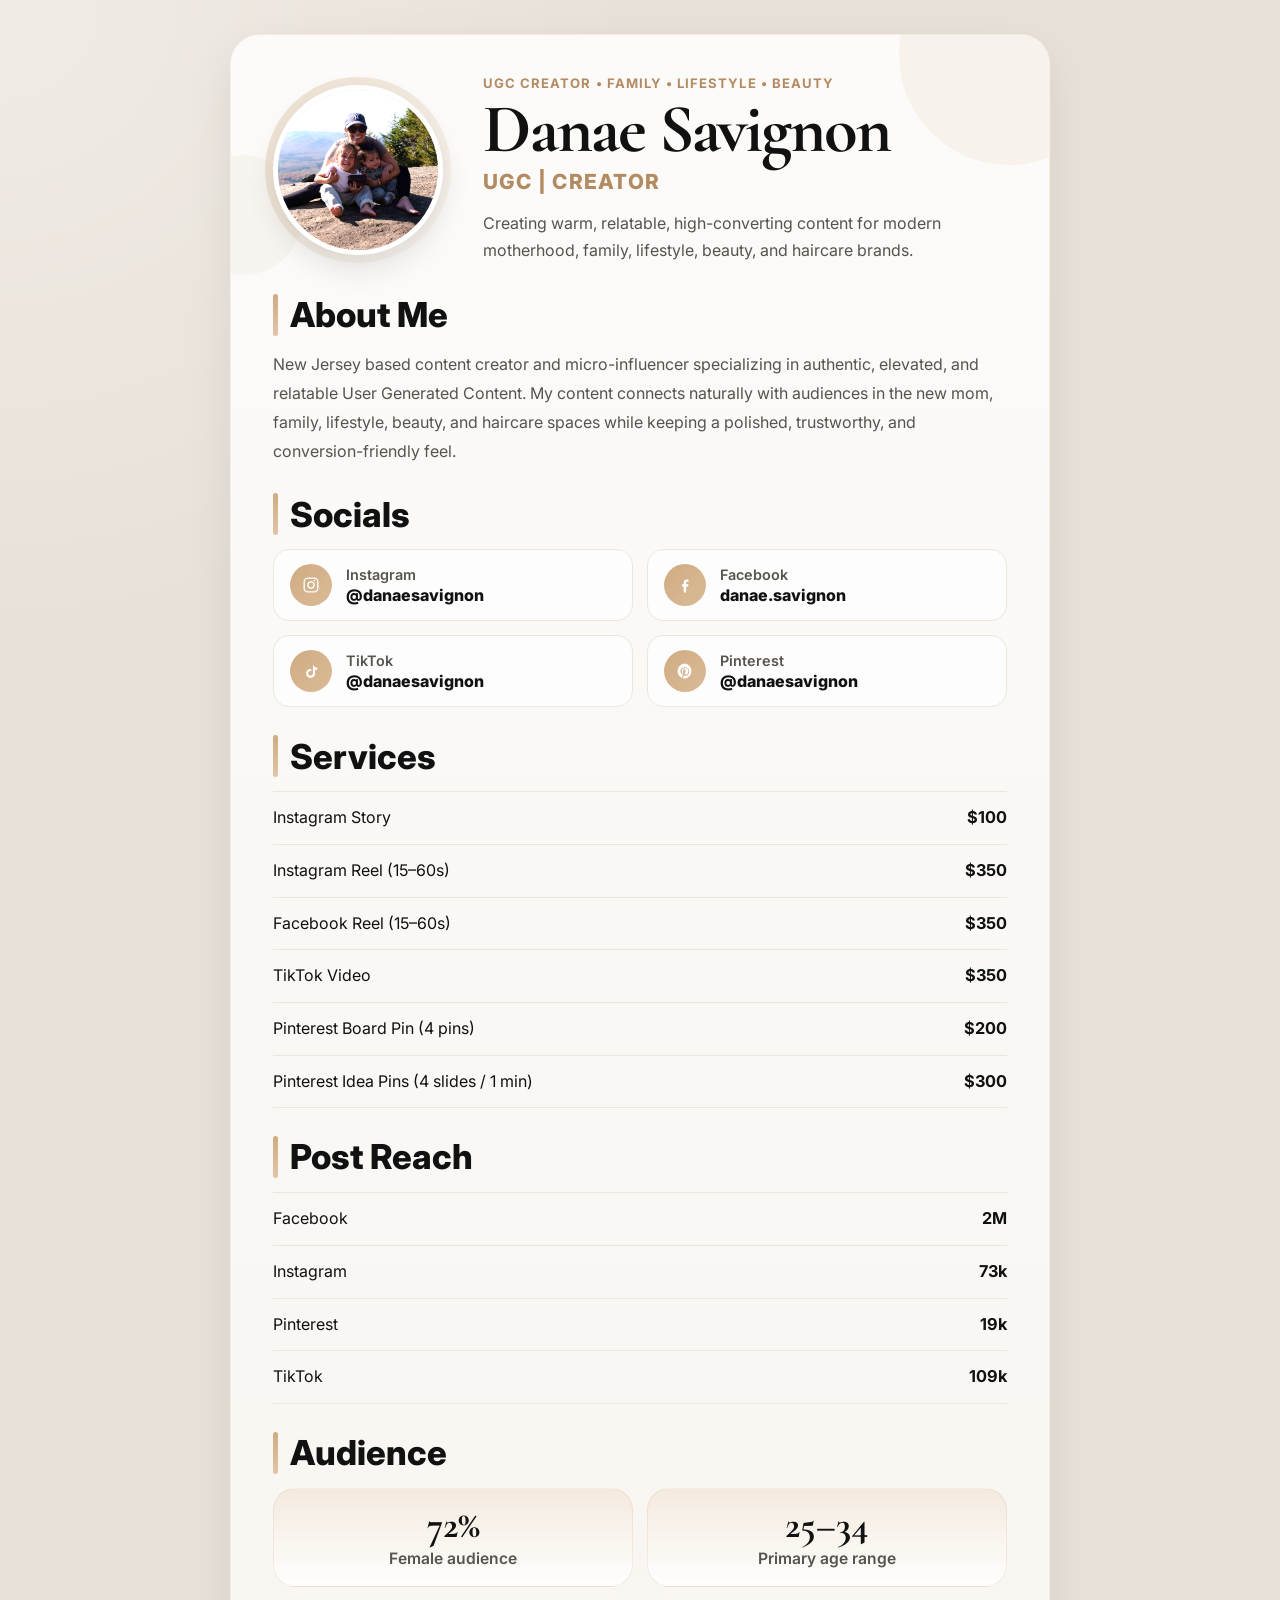
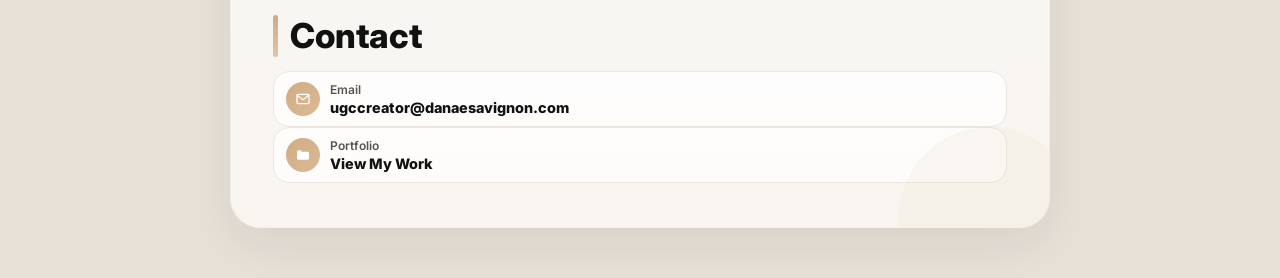
==== index.html @ 861cc559 "Add files via upload" ====
<!DOCTYPE html>
<html lang="en">
<head>
  <meta charset="UTF-8" />
  <meta name="viewport" content="width=device-width, initial-scale=1.0" />
  <title>Danae Savignon | Media Kit</title>

  <link rel="preconnect" href="https://fonts.googleapis.com">
  <link rel="preconnect" href="https://fonts.gstatic.com" crossorigin>
  <link
    href="https://fonts.googleapis.com/css2?family=Inter:wght@400;500;600;700;800&family=Cormorant+Garamond:wght@600;700&display=swap"
    rel="stylesheet"
  />
  <link
  href="https://cdnjs.cloudflare.com/ajax/libs/font-awesome/6.5.2/css/all.min.css"
  rel="stylesheet"
  />

  <link rel="stylesheet" href="style.css" />
</head>
<body>
  <main class="page">
    <section class="media-card">

      <div class="decor decor-top-right"></div>
      <div class="decor decor-top-left"></div>
      <div class="decor decor-bottom"></div>

      <header class="hero">


        <div class="hero-main">
          <div class="hero-photo-wrap">
            <div class="photo-ring"></div>
            <img src="./images/UGC - Creator.png" alt="Danae Savignon" class="hero-photo" />
          </div>

          <div class="hero-copy">
            <p class="eyebrow">UGC Creator • Family • Lifestyle • Beauty</p>
            <h1>Danae Savignon</h1>
            <p class="subtitle">UGC | CREATOR</p>
            <p class="hero-description">
              Creating warm, relatable, high-converting content for modern
              motherhood, family, lifestyle, beauty, and haircare brands.
            </p>
          </div>
        </div>
      </header>

      <section class="section">
        <div class="section-heading">
          <span class="section-line"></span>
          <h2>About Me</h2>
        </div>
        <p class="section-text">
          New Jersey based content creator and micro-influencer specializing in
          authentic, elevated, and relatable User Generated Content. My content
          connects naturally with audiences in the new mom, family, lifestyle,
          beauty, and haircare spaces while keeping a polished, trustworthy, and
          conversion-friendly feel.
        </p>
      </section>

<section class="section">
  <div class="section-heading">
    <span class="section-line"></span>
    <h2>Socials</h2>
  </div>

  <div class="social-grid">

    <!-- Instagram -->
    <a href="https://instagram.com/danaesavignon" target="_blank" class="mini-card">
      <div class="mini-icon">
        <svg viewBox="0 0 24 24" class="social-svg">
          <path d="M7.75 2h8.5A5.75 5.75 0 0 1 22 7.75v8.5A5.75 5.75 0 0 1 16.25 22h-8.5A5.75 5.75 0 0 1 2 16.25v-8.5A5.75 5.75 0 0 1 7.75 2Zm0 1.8A3.95 3.95 0 0 0 3.8 7.75v8.5a3.95 3.95 0 0 0 3.95 3.95h8.5a3.95 3.95 0 0 0 3.95-3.95v-8.5a3.95 3.95 0 0 0-3.95-3.95Zm8.9 1.35a1.1 1.1 0 1 1 0 2.2 1.1 1.1 0 0 1 0-2.2ZM12 7a5 5 0 1 1 0 10 5 5 0 0 1 0-10Zm0 1.8A3.2 3.2 0 1 0 12 15.2 3.2 3.2 0 0 0 12 8.8Z"/>
        </svg>
      </div>
      <div>
        <p class="mini-label">Instagram</p>
        <p class="mini-value">@danaesavignon</p>
      </div>
    </a>

    <!-- Facebook -->
    <a href="https://facebook.com/danae.savignon" target="_blank" class="mini-card">
      <div class="mini-icon">
        <svg viewBox="0 0 24 24" class="social-svg">
          <path d="M13.5 22v-8h2.7l.4-3h-3.1V9.1c0-.9.2-1.5 1.5-1.5h1.7V4.9c-.3 0-1.3-.1-2.4-.1-2.4 0-4 1.4-4 4.1V11H8v3h2.3v8Z"/>
        </svg>
      </div>
      <div>
        <p class="mini-label">Facebook</p>
        <p class="mini-value">danae.savignon</p>
      </div>
    </a>

    <!-- TikTok -->
    <a href="https://tiktok.com/@danaesavignon" target="_blank" class="mini-card">
      <div class="mini-icon">
        <svg viewBox="0 0 24 24" class="social-svg">
          <path d="M14.8 3c.2 1.6 1.1 3 2.5 3.8 1 .6 2 .9 3.1.9v2.8a8 8 0 0 1-3-.6v5.3a6 6 0 1 1-6-6c.3 0 .6 0 .9.1V12a3.3 3.3 0 0 0-.9-.1 3.2 3.2 0 1 0 3.2 3.2V3Z"/>
        </svg>
      </div>
      <div>
        <p class="mini-label">TikTok</p>
        <p class="mini-value">@danaesavignon</p>
      </div>
    </a>

    <!-- Pinterest -->
    <a href="https://pinterest.com/danaesavignon" target="_blank" class="mini-card">
      <div class="mini-icon">
        <svg viewBox="0 0 24 24" class="social-svg">
          <path d="M12 2a10 10 0 0 0-3.6 19.3c0-.8 0-2 .3-2.9l1-4.2s-.3-.7-.3-1.7c0-1.6.9-2.7 2-2.7.9 0 1.4.7 1.4 1.5 0 .9-.6 2.3-.9 3.6-.3 1 .5 1.8 1.5 1.8 1.8 0 3.1-1.9 3.1-4.6 0-2.4-1.7-4.1-4.2-4.1-2.9 0-4.6 2.1-4.6 4.4 0 .9.3 1.8.8 2.3.1.1.1.2.1.4l-.3 1c0 .2-.2.3-.4.2-1.3-.5-2.1-2.2-2.1-3.6 0-2.9 2.1-5.6 6.2-5.6 3.2 0 5.8 2.3 5.8 5.4 0 3.2-2 5.8-4.9 5.8-1 0-1.9-.5-2.2-1.1l-.6 2.2c-.2.8-.7 1.9-1 2.6A10 10 0 1 0 12 2Z"/>
        </svg>
      </div>
      <div>
        <p class="mini-label">Pinterest</p>
        <p class="mini-value">@danaesavignon</p>
      </div>
    </a>

  </div>
</section>

      <section class="section">
        <div class="section-heading">
          <span class="section-line"></span>
          <h2>Services</h2>
        </div>

        <div class="pricing-list">
          <div class="pricing-row">
            <span>Instagram Story</span>
            <strong>$100</strong>
          </div>
          <div class="pricing-row">
            <span>Instagram Reel (15–60s)</span>
            <strong>$350</strong>
          </div>
          <div class="pricing-row">
            <span>Facebook Reel (15–60s)</span>
            <strong>$350</strong>
          </div>
          <div class="pricing-row">
            <span>TikTok Video</span>
            <strong>$350</strong>
          </div>
          <div class="pricing-row">
            <span>Pinterest Board Pin (4 pins)</span>
            <strong>$200</strong>
          </div>
          <div class="pricing-row">
            <span>Pinterest Idea Pins (4 slides / 1 min)</span>
            <strong>$300</strong>
          </div>
        </div>
      </section>

      <section class="section">
        <div class="section-heading">
          <span class="section-line"></span>
          <h2>Post Reach</h2>
        </div>

        <div class="pricing-list">
          <div class="pricing-row">
            <span>Facebook</span>
            <strong>2M</strong>
          </div>
          <div class="pricing-row">
            <span>Instagram</span>
            <strong>73k</strong>
          </div>
          <div class="pricing-row">
            <span>Pinterest</span>
            <strong>19k</strong>
          </div>
          <div class="pricing-row">
            <span>TikTok</span>
            <strong>109k</strong>
          </div>
        </div>
      </section>

      <section class="section">
        <div class="section-heading">
          <span class="section-line"></span>
          <h2>Audience</h2>
        </div>

        <div class="stats-grid">
          <div class="stat-card">
            <p class="stat-number">72%</p>
            <p class="stat-text">Female audience</p>
          </div>
          <div class="stat-card">
            <p class="stat-number">25–34</p>
            <p class="stat-text">Primary age range</p>
          </div>
        </div>
      </section>

  <section class="section" id="contact">
  <div class="section-heading">
    <span class="section-line"></span>
    <h2>Contact</h2>
  </div>

  <div class="contact-grid">

    <!-- Email -->
    <a href="mailto:ugccreator@danaesavignon.com" class="mini-card mini-card-sm">
      <div class="mini-icon mini-icon-sm">
        <svg viewBox="0 0 24 24" class="social-svg">
          <path d="M2 6.5A2.5 2.5 0 0 1 4.5 4h15A2.5 2.5 0 0 1 22 6.5v11A2.5 2.5 0 0 1 19.5 20h-15A2.5 2.5 0 0 1 2 17.5v-11Zm2.2-.5 7.8 6 7.8-6H4.2Zm15.6 2.1-6.9 5.3a1.5 1.5 0 0 1-1.8 0L4.2 8.1V17.5c0 .3.2.5.5.5h15c.3 0 .5-.2.5-.5V8.1Z"/>
        </svg>
      </div>
      <div>
        <p class="mini-label">Email</p>
        <p class="mini-value">ugccreator@danaesavignon.com</p>
      </div>
    </a>

    <!-- Portfolio -->
    <a href="https://danaesavignon.com/ugc-creator" target="_blank" class="mini-card mini-card-sm">
      <div class="mini-icon mini-icon-sm">
        <svg viewBox="0 0 24 24" class="social-svg">
          <path d="M3 7a2 2 0 0 1 2-2h3.5l1.5 2H19a2 2 0 0 1 2 2v1H3V7Zm0 3h18v7a2 2 0 0 1-2 2H5a2 2 0 0 1-2-2v-7Z"/>
        </svg>
      </div>
      <div>
        <p class="mini-label">Portfolio</p>
        <p class="mini-value">View My Work</p>
      </div>
    </a>

  </div>
</section>
  </main>
</body>
</html>
---- style.css ----
:root {
  --bg: #e8e1d8;
  --card: #fcfbf9;
  --text: #111111;
  --muted: #57534e;
  --accent: #cfab82;
  --accent-dark: #b28b62;
  --accent-soft: #f2e6d8;
  --line: #ece6de;
  --shadow: 0 18px 50px rgba(31, 20, 10, 0.08);
  --radius-xl: 30px;
  --radius-lg: 22px;
  --radius-md: 16px;
  --max-width: 820px;
}

* {
  box-sizing: border-box;
}

html,
body {
  margin: 0;
  padding: 0;
}

body {
  background:
    radial-gradient(circle at top left, rgba(255,255,255,0.35), transparent 28%),
    var(--bg);
  color: var(--text);
  font-family: "Inter", sans-serif;
}

img {
  display: block;
  max-width: 100%;
}

.page {
  min-height: 100vh;
  padding: 22px 16px 40px;
}

.media-card {
  width: min(100%, var(--max-width));
  margin: 0 auto;
  background: linear-gradient(180deg, #fcfbf9 0%, #f8f5f1 100%);
  border-radius: var(--radius-xl);
  padding: 28px 20px 34px;
  position: relative;
  overflow: hidden;
  box-shadow: var(--shadow);
  border: 1px solid rgba(207, 171, 130, 0.14);
}

/* decor */
.decor {
  position: absolute;
  border-radius: 50%;
  pointer-events: none;
}

.decor-top-right {
  width: 220px;
  height: 220px;
  background: rgba(207, 171, 130, 0.11);
  top: -90px;
  right: -70px;
}

.decor-top-left {
  width: 120px;
  height: 120px;
  background: rgba(207, 171, 130, 0.08);
  top: 120px;
  left: -48px;
}

.decor-bottom {
  width: 180px;
  height: 180px;
  background: rgba(207, 171, 130, 0.08);
  bottom: -80px;
  right: -30px;
}

/* hero */
.hero {
  position: relative;
  margin-bottom: 30px;
}

.hero-top {
  display: flex;
  align-items: center;
  justify-content: space-between;
  gap: 12px;
  margin-bottom: 22px;
}

.logo {
  width: 110px;
  height: auto;
  object-fit: contain;
}

.badge {
  display: inline-flex;
  align-items: center;
  justify-content: center;
  padding: 9px 14px;
  border-radius: 999px;
  background: var(--accent-soft);
  color: #6d5237;
  font-size: 0.85rem;
  font-weight: 700;
  letter-spacing: 0.02em;
  border: 1px solid rgba(207, 171, 130, 0.35);
}

.hero-main {
  display: grid;
  grid-template-columns: 1fr;
  gap: 20px;
  align-items: center;
}

.hero-photo-wrap {
  position: relative;
  width: 145px;
  height: 145px;
  margin: 0 auto;
}

.photo-ring {
  position: absolute;
  inset: -8px;
  border-radius: 50%;
  background: linear-gradient(135deg, rgba(207, 171, 130, 0.35), rgba(207, 171, 130, 0.05));
}

.hero-photo {
  position: relative;
  width: 145px;
  height: 145px;
  object-fit: cover;
  border-radius: 50%;
  border: 5px solid #ffffff;
  box-shadow: 0 14px 30px rgba(0, 0, 0, 0.1);
  background: #eee;
}

.hero-copy {
  text-align: center;
}

.eyebrow {
  margin: 0 0 8px;
  color: var(--accent-dark);
  font-size: 0.82rem;
  font-weight: 700;
  letter-spacing: 0.08em;
  text-transform: uppercase;
}

.hero-copy h1 {
  margin: 0;
  font-family: "Cormorant Garamond", serif;
  font-size: clamp(2.8rem, 8vw, 4.3rem);
  line-height: 0.9;
  font-weight: 700;
  letter-spacing: -0.03em;
}

.subtitle {
  margin: 8px 0 0;
  color: var(--accent-dark);
  font-size: clamp(1rem, 3vw, 1.3rem);
  font-weight: 800;
  letter-spacing: 0.06em;
}

.hero-description {
  max-width: 560px;
  margin: 16px auto 0;
  color: var(--muted);
  font-size: 1rem;
  line-height: 1.7;
}

/* sections */
.section {
  margin-top: 28px;
}

.section-heading {
  display: flex;
  align-items: center;
  gap: 12px;
  margin-bottom: 14px;
}

.section-line {
  width: 5px;
  height: 42px;
  border-radius: 999px;
  background: linear-gradient(180deg, var(--accent) 0%, #e1c5a6 100%);
  flex-shrink: 0;
}

.section h2 {
  margin: 0;
  font-size: clamp(1.5rem, 4vw, 2.15rem);
  line-height: 1.1;
  font-weight: 800;
}

.section-text {
  margin: 0;
  color: var(--muted);
  font-size: 1rem;
  line-height: 1.8;
}

/* SOCIAL GRID */
.social-grid {
  display: grid;
  grid-template-columns: 1fr;
  gap: 14px;
}

/* SOCIAL CARD */
.mini-card {
  display: flex;
  align-items: center;
  gap: 14px;
  padding: 14px 16px;
  border: 1px solid var(--line);
  border-radius: var(--radius-md);
  background: rgba(255, 255, 255, 0.75);
  text-decoration: none;
  color: inherit;
  transition: all 0.25s ease;
}

/* HOVER EFFECT (luxury feel) */
.mini-card:hover {
  transform: translateY(-3px);
  box-shadow: 0 12px 28px rgba(0, 0, 0, 0.08);
  border-color: rgba(207, 171, 130, 0.4);
}

/* ICON CIRCLE */
.mini-icon {
  width: 42px;
  height: 42px;
  border-radius: 50%;
  background: linear-gradient(135deg, var(--accent) 0%, #dabb97 100%);
  color: #fff;
  display: grid;
  place-items: center;
  flex-shrink: 0;
}

/* SVG ICON */
.social-svg {
  width: 18px;
  height: 18px;
  fill: currentColor;
}

/* TEXT */
.mini-label {
  margin: 0 0 2px;
  font-size: 0.9rem;
  color: var(--muted);
  font-weight: 600;
}

.mini-value {
  margin: 0;
  font-size: 1rem;
  font-weight: 800;
  color: var(--text);
}



/* pricing / reach */
.pricing-list {
  border-top: 1px solid var(--line);
}

.pricing-row {
  display: flex;
  justify-content: space-between;
  align-items: flex-start;
  gap: 12px;
  padding: 14px 0;
  border-bottom: 1px solid var(--line);
  font-size: 1rem;
  line-height: 1.45;
}

.pricing-row strong {
  white-space: nowrap;
  font-size: 1.02rem;
}

/* audience */
.stats-grid {
  display: grid;
  grid-template-columns: 1fr;
  gap: 14px;
}

.stat-card {
  padding: 18px 16px;
  border-radius: var(--radius-lg);
  background: linear-gradient(180deg, rgba(242, 230, 216, 0.8) 0%, rgba(255,255,255,0.88) 100%);
  border: 1px solid rgba(207, 171, 130, 0.2);
  text-align: center;
}

.stat-number {
  margin: 0 0 6px;
  font-family: "Cormorant Garamond", serif;
  font-size: 2.4rem;
  line-height: 0.95;
  font-weight: 700;
}

.stat-text {
  margin: 0;
  color: var(--muted);
  font-size: 0.98rem;
  font-weight: 600;
}

/* contact */
.contact-card {
  padding: 18px 16px;
  border-radius: var(--radius-lg);
  background: #fff;
  border: 1px solid var(--line);
}

.contact-card p {
  margin: 0;
  color: var(--text);
  font-size: 1rem;
  line-height: 1.7;
}

.contact-card p + p {
  margin-top: 8px;
}

.contact-card span {
  color: var(--accent-dark);
  font-weight: 800;
  margin-right: 8px;
}

/* desktop */
@media (min-width: 700px) {
  .page {
    padding: 34px 18px 50px;
  }

  .media-card {
    padding: 40px 42px 44px;
  }

  .hero-main {
    grid-template-columns: 180px 1fr;
    gap: 30px;
    text-align: left;
  }

  .hero-photo-wrap {
    width: 170px;
    height: 170px;
    margin: 0;
  }

  .hero-photo {
    width: 170px;
    height: 170px;
  }

  .hero-copy {
    text-align: left;
  }

  .hero-description {
    margin-left: 0;
    margin-right: 0;
  }


  .social-grid {
    grid-template-columns: 1fr 1fr;
  }

  .stats-grid {
    grid-template-columns: 1fr 1fr;
  }

  .logo {
    width: 124px;
  }

  /* smaller card */
.mini-card-sm {
  padding: 10px 12px;
  gap: 10px;
}

/* smaller icon */
.mini-icon-sm {
  width: 34px;
  height: 34px;
}

/* smaller svg */
.mini-icon-sm .social-svg {
  width: 16px;
  height: 16px;
}

/* tighter text */
.mini-card-sm .mini-label {
  font-size: 0.75rem;
}

.mini-card-sm .mini-value {
  font-size: 0.9rem;
}

/* tighter grid spacing */
.contact-grid {
  gap: 10px;
}
}
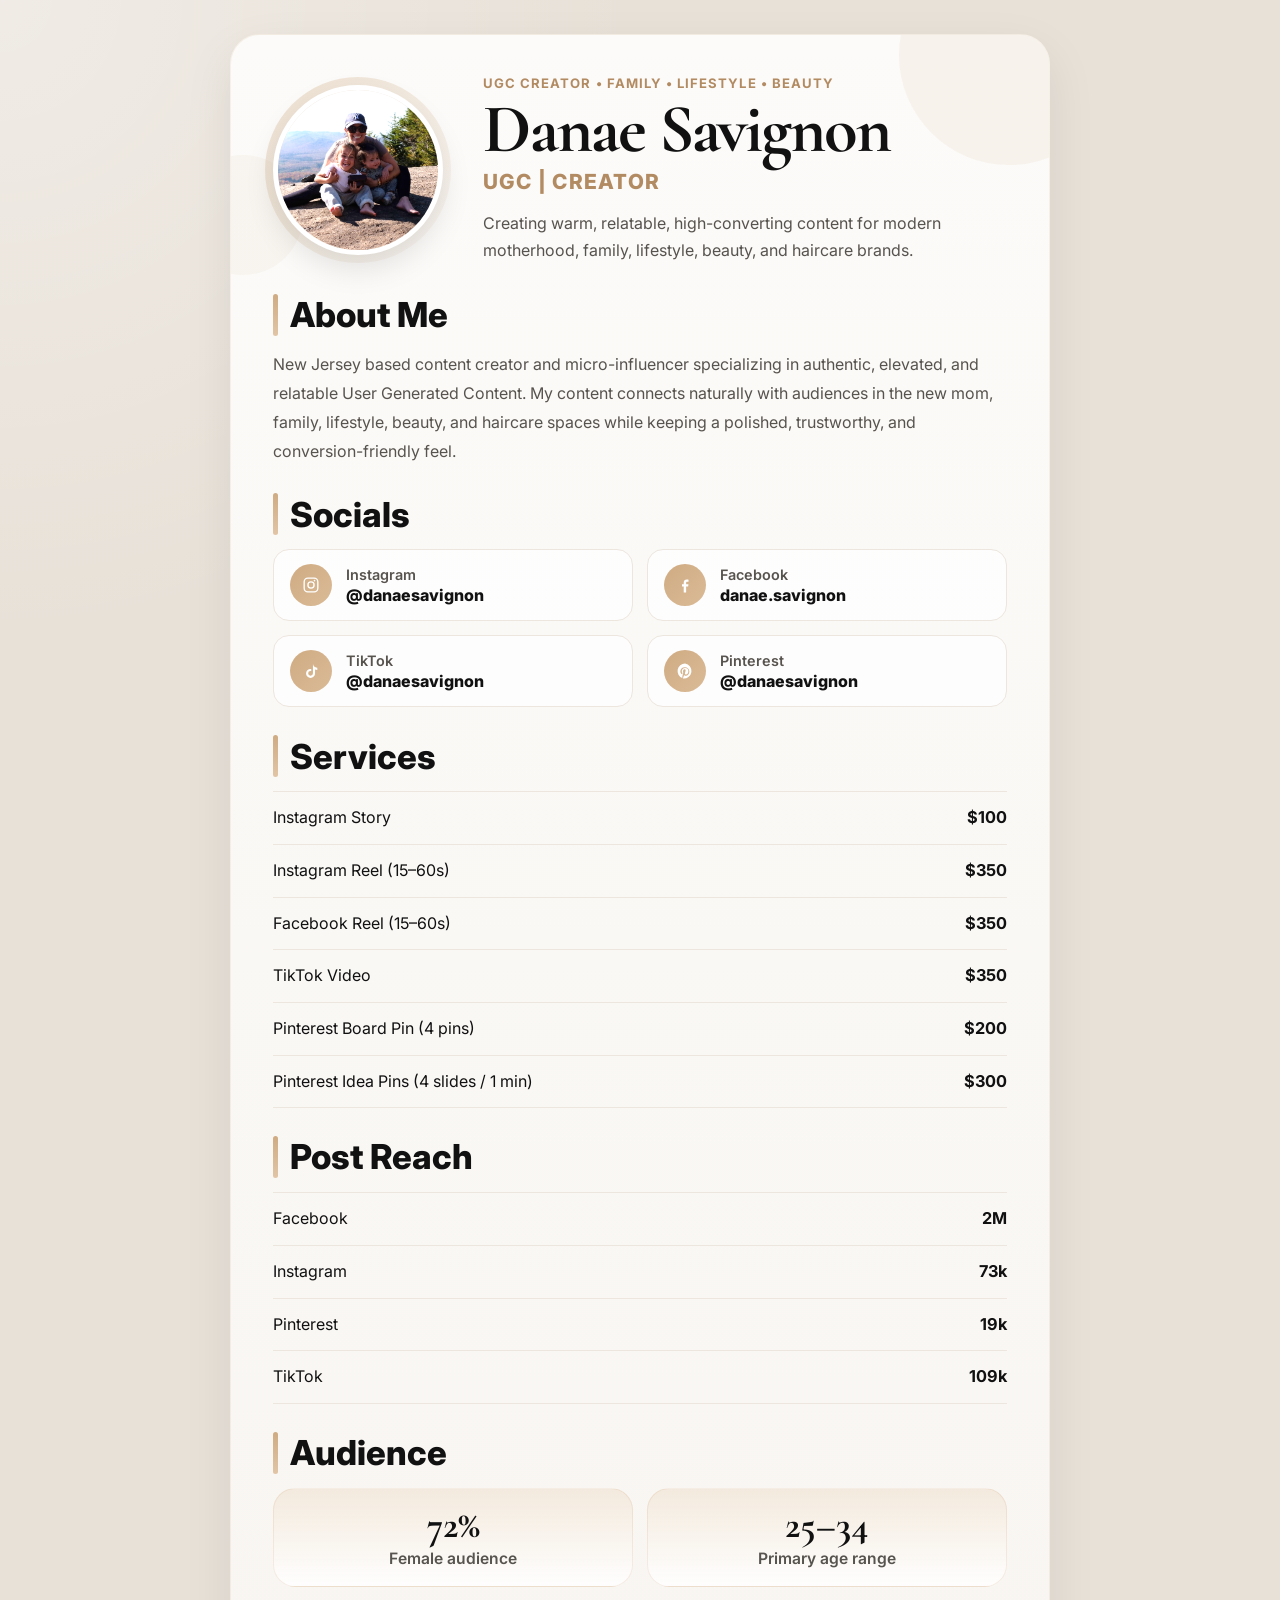
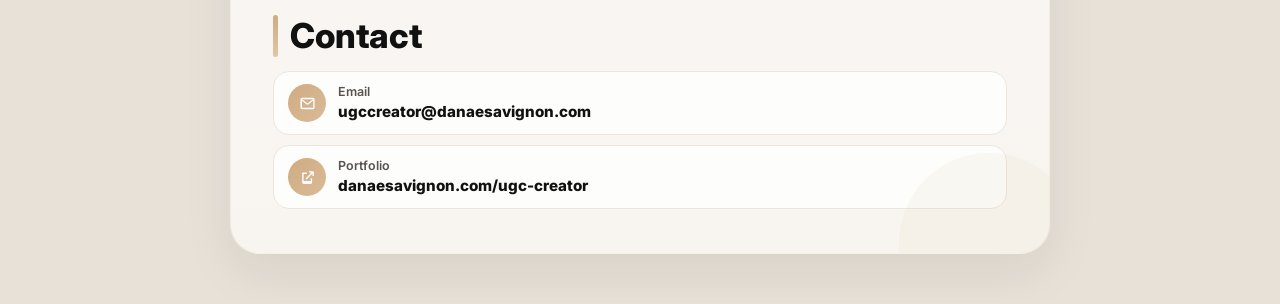
==== commit 3e1c6f7b: "Add files via upload" ====
--- a/index.html
+++ b/index.html
@@ -209,33 +209,29 @@
   </div>
 
   <div class="contact-grid">
-
-    <!-- Email -->
-    <a href="mailto:ugccreator@danaesavignon.com" class="mini-card mini-card-sm">
-      <div class="mini-icon mini-icon-sm">
-        <svg viewBox="0 0 24 24" class="social-svg">
+    <a href="mailto:ugccreator@danaesavignon.com" class="contact-card-link">
+      <div class="contact-icon">
+        <svg viewBox="0 0 24 24" class="contact-svg" aria-hidden="true">
           <path d="M2 6.5A2.5 2.5 0 0 1 4.5 4h15A2.5 2.5 0 0 1 22 6.5v11A2.5 2.5 0 0 1 19.5 20h-15A2.5 2.5 0 0 1 2 17.5v-11Zm2.2-.5 7.8 6 7.8-6H4.2Zm15.6 2.1-6.9 5.3a1.5 1.5 0 0 1-1.8 0L4.2 8.1V17.5c0 .3.2.5.5.5h15c.3 0 .5-.2.5-.5V8.1Z"/>
         </svg>
       </div>
-      <div>
-        <p class="mini-label">Email</p>
-        <p class="mini-value">ugccreator@danaesavignon.com</p>
-      </div>
-    </a>
-
-    <!-- Portfolio -->
-    <a href="https://danaesavignon.com/ugc-creator" target="_blank" class="mini-card mini-card-sm">
-      <div class="mini-icon mini-icon-sm">
-        <svg viewBox="0 0 24 24" class="social-svg">
-          <path d="M3 7a2 2 0 0 1 2-2h3.5l1.5 2H19a2 2 0 0 1 2 2v1H3V7Zm0 3h18v7a2 2 0 0 1-2 2H5a2 2 0 0 1-2-2v-7Z"/>
-        </svg>
-      </div>
-      <div>
-        <p class="mini-label">Portfolio</p>
-        <p class="mini-value">View My Work</p>
-      </div>
-    </a>
-
+      <div class="contact-copy">
+        <p class="contact-label">Email</p>
+        <p class="contact-value">ugccreator@danaesavignon.com</p>
+      </div>
+    </a>
+
+    <a href="https://danaesavignon.com/ugc-creator" target="_blank" rel="noopener noreferrer" class="contact-card-link">
+      <div class="contact-icon">
+        <svg viewBox="0 0 24 24" class="contact-svg" aria-hidden="true">
+          <path d="M14 3h5a2 2 0 0 1 2 2v5h-2V6.4l-8.3 8.3-1.4-1.4L17.6 5H14V3ZM5 5h6v2H6.5v10h10V13h2v6a2 2 0 0 1-2 2h-10A2 2 0 0 1 4.5 19V7A2 2 0 0 1 5 5Z"/>
+        </svg>
+      </div>
+      <div class="contact-copy">
+        <p class="contact-label">Portfolio</p>
+        <p class="contact-value">danaesavignon.com/ugc-creator</p>
+      </div>
+    </a>
   </div>
 </section>
   </main>
--- a/style.css
+++ b/style.css
@@ -339,29 +339,73 @@
 }
 
 /* contact */
-.contact-card {
-  padding: 18px 16px;
-  border-radius: var(--radius-lg);
-  background: #fff;
-  border: 1px solid var(--line);
-}
-
-.contact-card p {
-  margin: 0;
-  color: var(--text);
-  font-size: 1rem;
-  line-height: 1.7;
-}
-
-.contact-card p + p {
-  margin-top: 8px;
-}
-
-.contact-card span {
-  color: var(--accent-dark);
-  font-weight: 800;
-  margin-right: 8px;
-}
+.contact-grid {
+    display: grid;
+    grid-template-columns: 1fr;
+    gap: 12px;
+  }
+
+  .contact-card-link {
+    display: flex;
+    align-items: center;
+    gap: 12px;
+    min-width: 0;
+    padding: 12px 14px;
+    border: 1px solid var(--line);
+    border-radius: var(--radius-md);
+    background: rgba(255, 255, 255, 0.78);
+    color: inherit;
+    text-decoration: none;
+    transition: transform 0.25s ease, box-shadow 0.25s ease, border-color 0.25s ease;
+  }
+
+  .contact-card-link:hover {
+    transform: translateY(-2px);
+    box-shadow: 0 10px 24px rgba(0, 0, 0, 0.08);
+    border-color: rgba(207, 171, 130, 0.4);
+  }
+
+  .contact-icon {
+    width: 38px;
+    height: 38px;
+    min-width: 38px;
+    border-radius: 50%;
+    background: linear-gradient(135deg, var(--accent) 0%, #dabb97 100%);
+    color: #fff;
+    display: grid;
+    place-items: center;
+    flex-shrink: 0;
+  }
+
+  .contact-svg {
+    width: 17px;
+    height: 17px;
+    display: block;
+    fill: currentColor;
+  }
+
+  .contact-copy {
+    min-width: 0;
+    flex: 1;
+  }
+
+  .contact-label {
+    margin: 0 0 2px;
+    font-size: 0.78rem;
+    line-height: 1.2;
+    color: var(--muted);
+    font-weight: 600;
+  }
+
+  .contact-value {
+    margin: 0;
+    font-size: 0.95rem;
+    line-height: 1.3;
+    font-weight: 800;
+    color: var(--text);
+    overflow-wrap: anywhere;
+    word-break: break-word;
+  }
 
 /* desktop */
 @media (min-width: 700px) {
@@ -369,6 +413,7 @@
     padding: 34px 18px 50px;
   }
 
+
   .media-card {
     padding: 40px 42px 44px;
   }
@@ -435,12 +480,14 @@
   font-size: 0.75rem;
 }
 
+
 .mini-card-sm .mini-value {
-  font-size: 0.9rem;
+  font-size: 0.2rem;
 }
 
 /* tighter grid spacing */
 .contact-grid {
   gap: 10px;
 }
-}+}
+
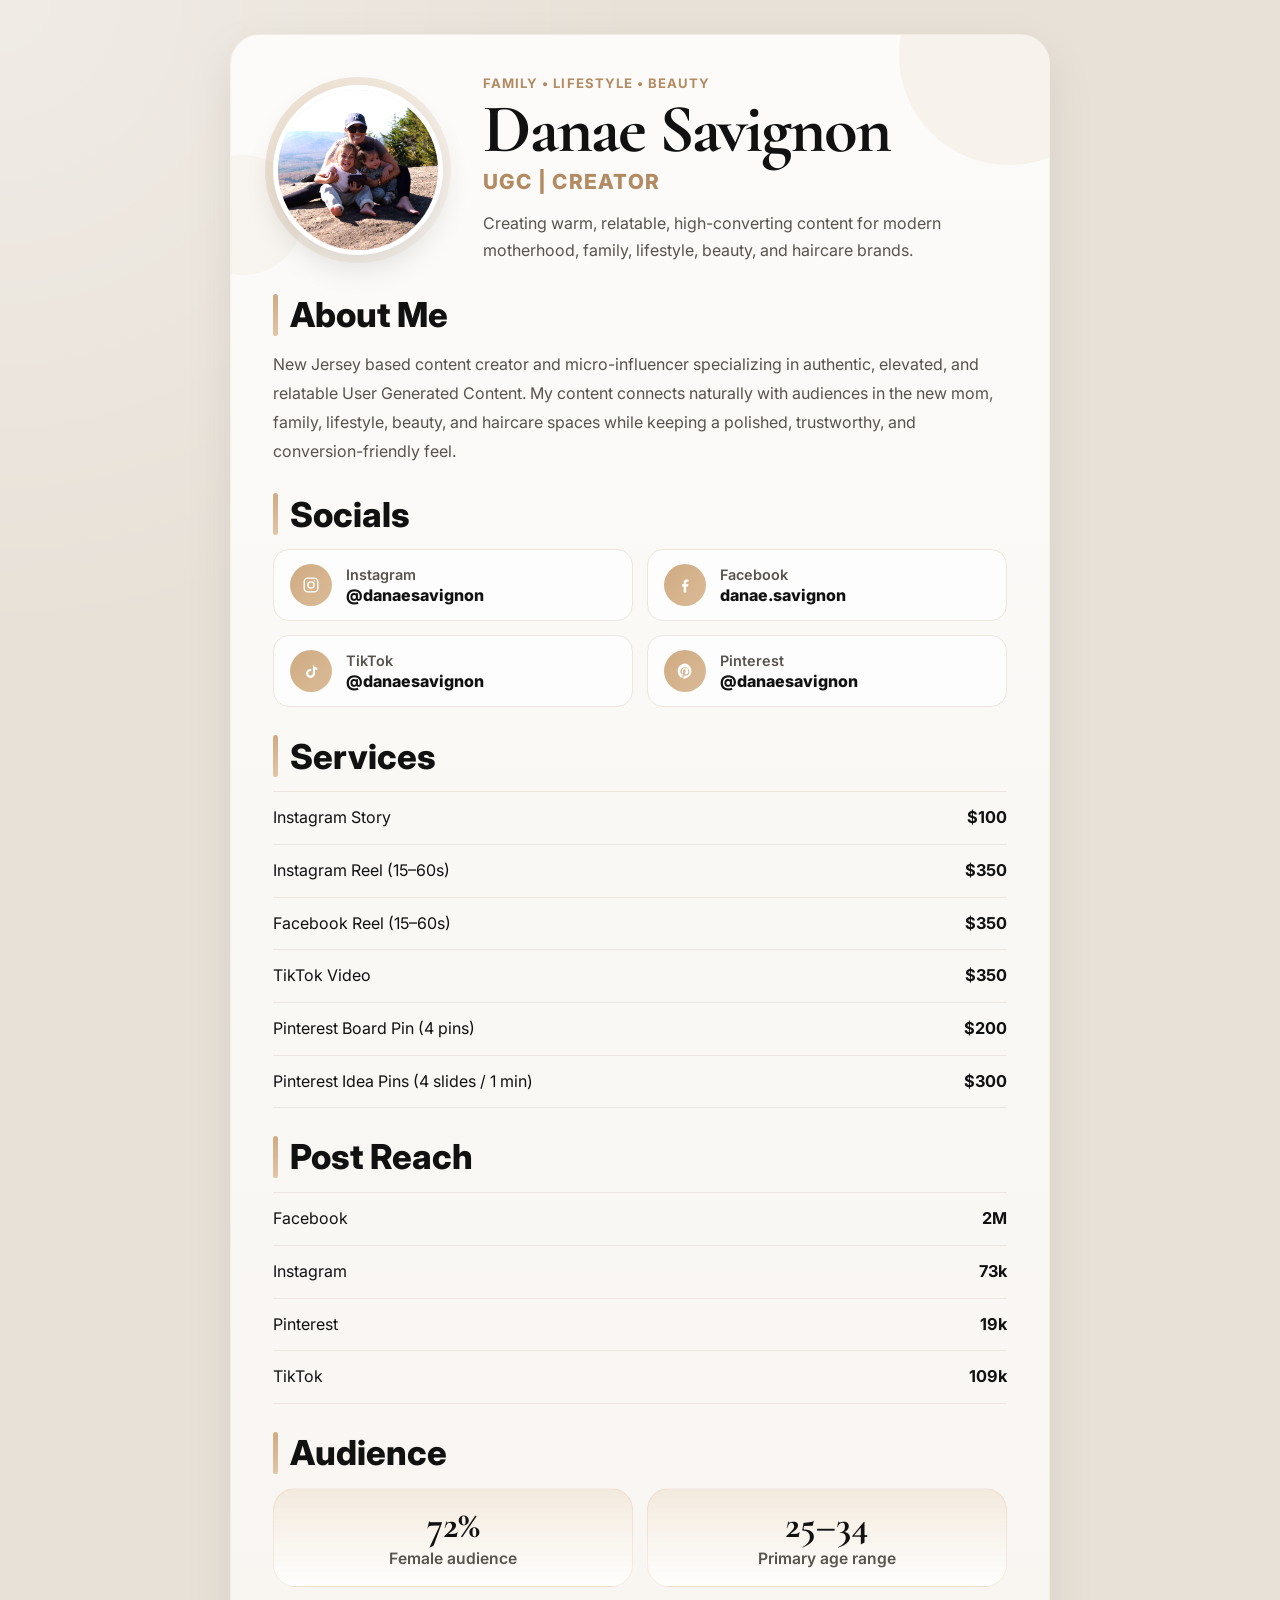
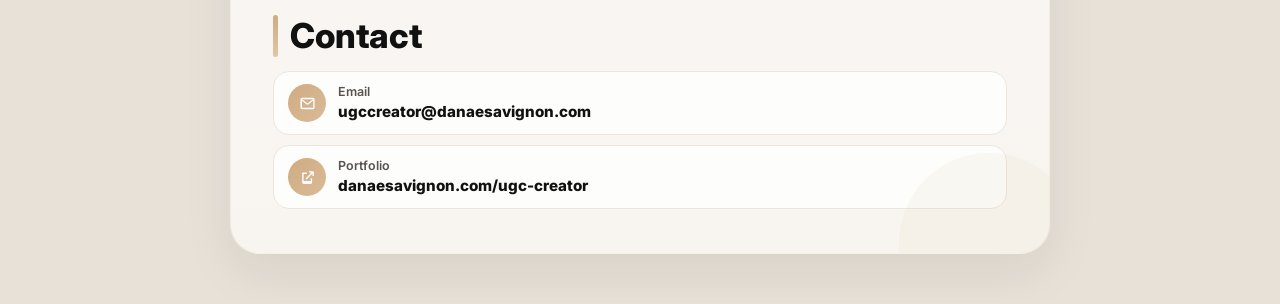
==== commit 6a7677a9: "Fix HTML encoding issues in index.html" ====
--- a/index.html
+++ b/index.html
@@ -36,7 +36,7 @@
           </div>
 
           <div class="hero-copy">
-            <p class="eyebrow">UGC Creator • Family • Lifestyle • Beauty</p>
+            <p class="eyebrow">Family • Lifestyle • Beauty</p>
             <h1>Danae Savignon</h1>
             <p class="subtitle">UGC | CREATOR</p>
             <p class="hero-description">
@@ -236,4 +236,4 @@
 </section>
   </main>
 </body>
-</html>+</html>
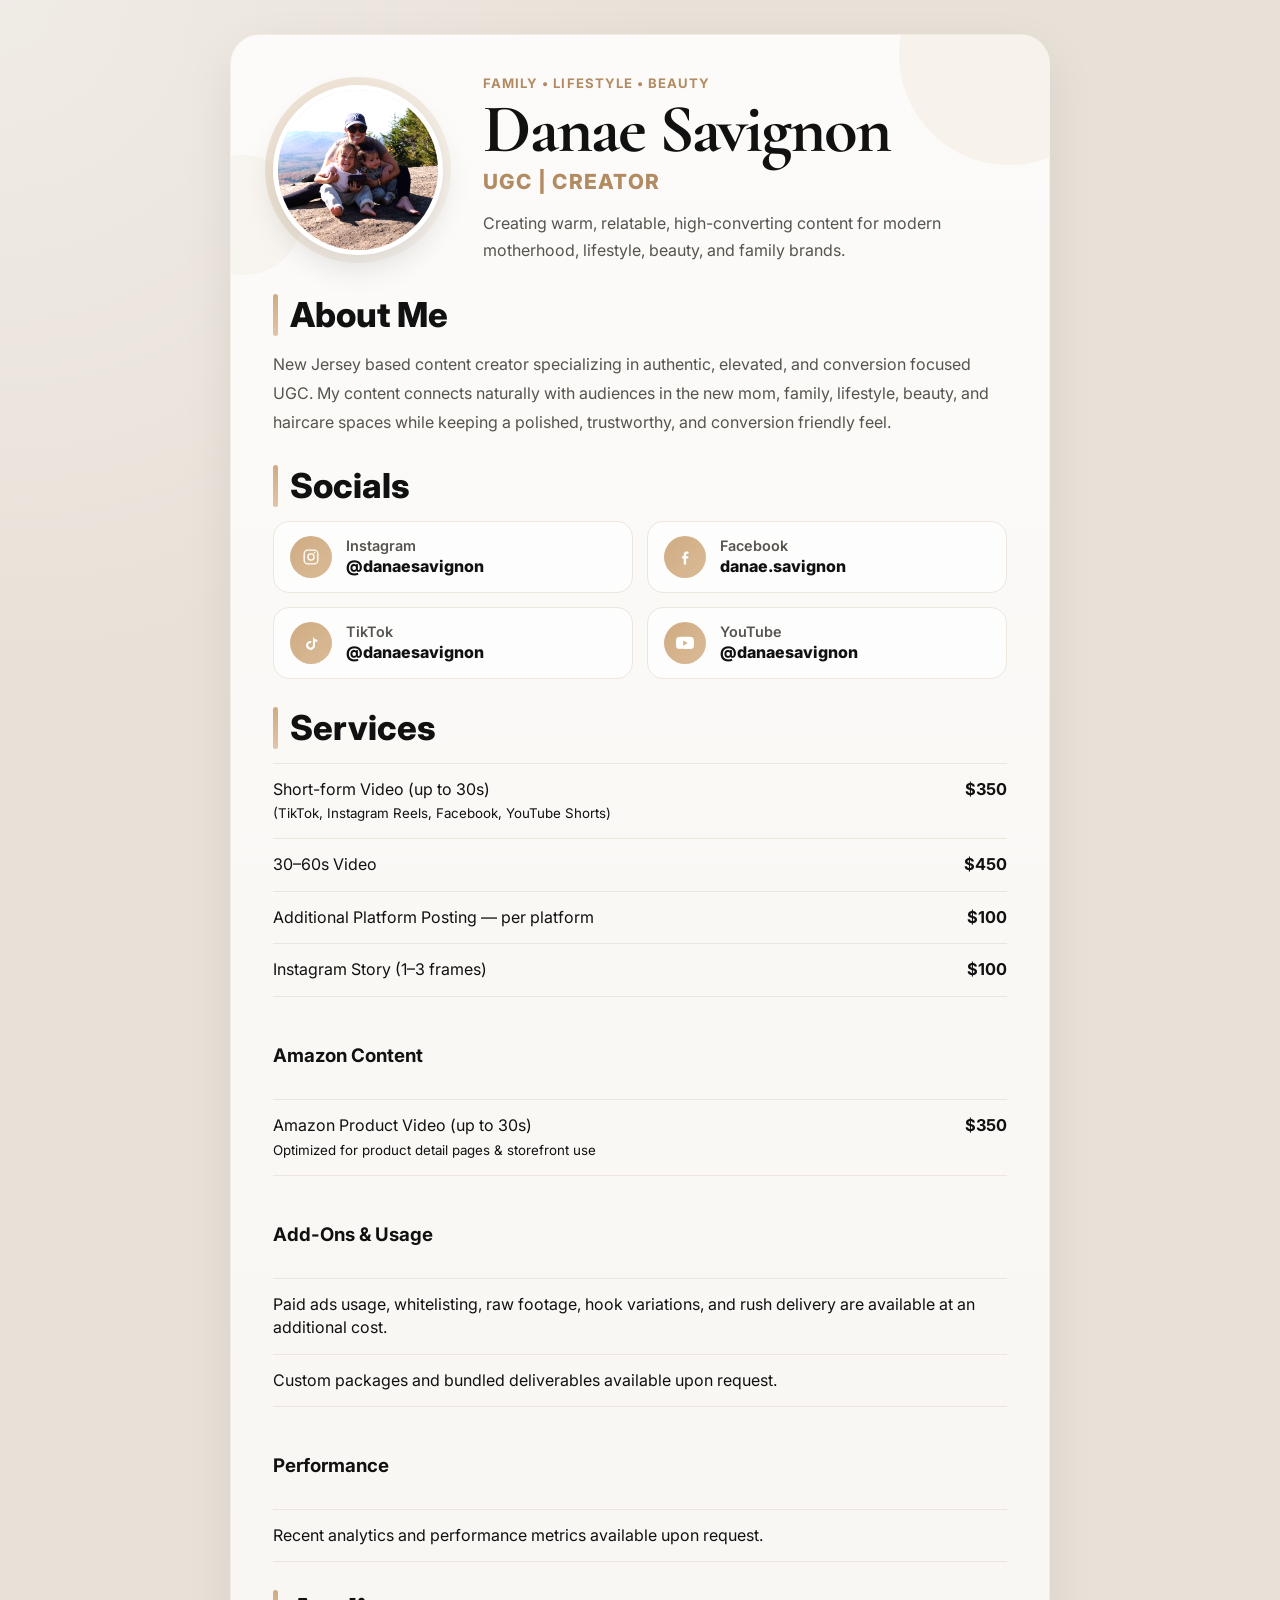
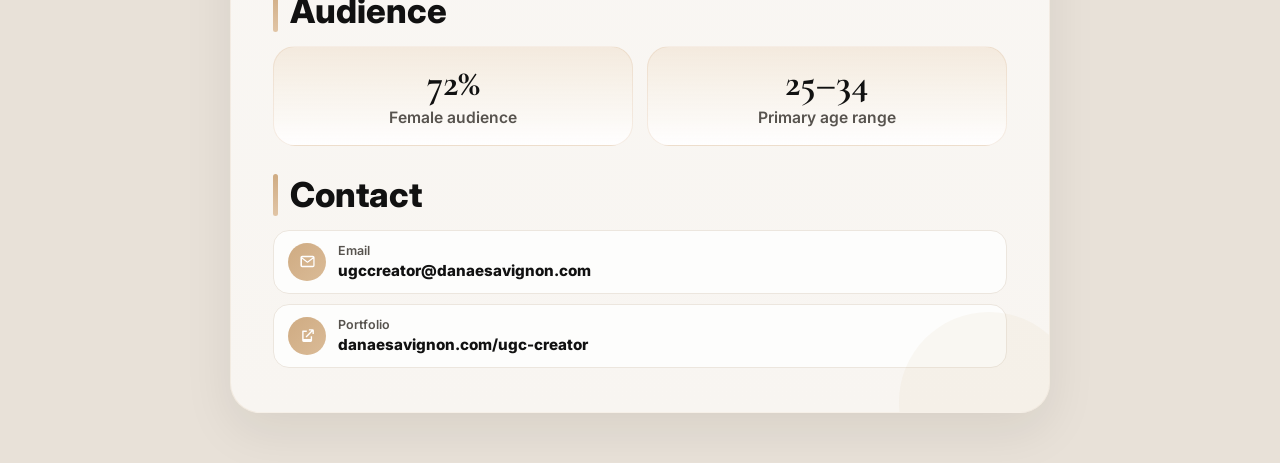
==== commit e8afe174: "Add files via upload" ====
--- a/index.html
+++ b/index.html
@@ -1,7 +1,7 @@
 <!DOCTYPE html>
 <html lang="en">
 <head>
-  <meta charset="UTF-8" />
+  <meta charset="UTF-8"/>
   <meta name="viewport" content="width=device-width, initial-scale=1.0" />
   <title>Danae Savignon | Media Kit</title>
 
@@ -16,11 +16,11 @@
   rel="stylesheet"
   />
 
-  <link rel="stylesheet" href="style.css" />
+  <link rel="stylesheet" href="style.css"/>
 </head>
 <body>
   <main class="page">
-    <section class="media-card">
+    <section class="media-card" >
 
       <div class="decor decor-top-right"></div>
       <div class="decor decor-top-left"></div>
@@ -32,7 +32,7 @@
         <div class="hero-main">
           <div class="hero-photo-wrap">
             <div class="photo-ring"></div>
-            <img src="./images/UGC - Creator.png" alt="Danae Savignon" class="hero-photo" />
+            <img src="./images/UGC - Creator.png" alt="Danae Savignon" class="hero-photo"/>
           </div>
 
           <div class="hero-copy">
@@ -40,8 +40,7 @@
             <h1>Danae Savignon</h1>
             <p class="subtitle">UGC | CREATOR</p>
             <p class="hero-description">
-              Creating warm, relatable, high-converting content for modern
-              motherhood, family, lifestyle, beauty, and haircare brands.
+              Creating warm, relatable, high-converting content for modern motherhood, lifestyle, beauty, and family brands.
             </p>
           </div>
         </div>
@@ -53,11 +52,10 @@
           <h2>About Me</h2>
         </div>
         <p class="section-text">
-          New Jersey based content creator and micro-influencer specializing in
-          authentic, elevated, and relatable User Generated Content. My content
+          New Jersey based content creator specializing in authentic, elevated, and conversion focused UGC. My content
           connects naturally with audiences in the new mom, family, lifestyle,
           beauty, and haircare spaces while keeping a polished, trustworthy, and
-          conversion-friendly feel.
+          conversion friendly feel.
         </p>
       </section>
 
@@ -109,14 +107,14 @@
     </a>
 
     <!-- Pinterest -->
-    <a href="https://pinterest.com/danaesavignon" target="_blank" class="mini-card">
-      <div class="mini-icon">
-        <svg viewBox="0 0 24 24" class="social-svg">
-          <path d="M12 2a10 10 0 0 0-3.6 19.3c0-.8 0-2 .3-2.9l1-4.2s-.3-.7-.3-1.7c0-1.6.9-2.7 2-2.7.9 0 1.4.7 1.4 1.5 0 .9-.6 2.3-.9 3.6-.3 1 .5 1.8 1.5 1.8 1.8 0 3.1-1.9 3.1-4.6 0-2.4-1.7-4.1-4.2-4.1-2.9 0-4.6 2.1-4.6 4.4 0 .9.3 1.8.8 2.3.1.1.1.2.1.4l-.3 1c0 .2-.2.3-.4.2-1.3-.5-2.1-2.2-2.1-3.6 0-2.9 2.1-5.6 6.2-5.6 3.2 0 5.8 2.3 5.8 5.4 0 3.2-2 5.8-4.9 5.8-1 0-1.9-.5-2.2-1.1l-.6 2.2c-.2.8-.7 1.9-1 2.6A10 10 0 1 0 12 2Z"/>
-        </svg>
-      </div>
-      <div>
-        <p class="mini-label">Pinterest</p>
+    <a href="https://www.youtube.com/@danaesavignon" target="_blank" class="mini-card">
+      <div class="mini-icon">
+        <svg viewBox="0 0 24 24" class="social-svg" xmlns="http://www.w3.org/2000/svg">
+          <path d="M23.5 6.2a2.9 2.9 0 0 0-2-2C19.8 3.8 12 3.8 12 3.8s-7.8 0-9.5.4a2.9 2.9 0 0 0-2 2A30.2 30.2 0 0 0 0 12a30.2 30.2 0 0 0 .5 5.8 2.9 2.9 0 0 0 2 2c1.7.4 9.5.4 9.5.4s7.8 0 9.5-.4a2.9 2.9 0 0 0 2-2A30.2 30.2 0 0 0 24 12a30.2 30.2 0 0 0-.5-5.8zM9.6 15.5v-7l6.2 3.5-6.2 3.5z"/>
+        </svg>
+      </div>
+      <div>
+        <p class="mini-label">YouTube</p>
         <p class="mini-value">@danaesavignon</p>
       </div>
     </a>
@@ -131,58 +129,68 @@
         </div>
 
         <div class="pricing-list">
-          <div class="pricing-row">
-            <span>Instagram Story</span>
+
+          <div class="pricing-row">
+            <span>Short-form Video (up to 30s)<br>
+              <small>(TikTok, Instagram Reels, Facebook, YouTube Shorts)</small>
+            </span>
+            <strong>$350</strong>
+          </div>
+          <div class="pricing-row">
+            <span>30–60s Video</span>
+            <strong>$450</strong>
+          </div>
+          <div class="pricing-row">
+            <span>Additional Platform Posting — per platform</span>
             <strong>$100</strong>
           </div>
           <div class="pricing-row">
-            <span>Instagram Reel (15–60s)</span>
+            <span>Instagram Story (1–3 frames)</span>
+            <strong>$100</strong>
+          </div>
+        </div>
+      </section>
+
+       <section class="section">
+        <div class="section-heading">
+          <h3>Amazon Content</h3>
+        </div>
+
+        <div class="pricing-list">
+          <div class="pricing-row">
+            <span>Amazon Product Video (up to 30s)<br>
+              <small>Optimized for product detail pages & storefront use</small>
+            </span>
             <strong>$350</strong>
           </div>
-          <div class="pricing-row">
-            <span>Facebook Reel (15–60s)</span>
-            <strong>$350</strong>
-          </div>
-          <div class="pricing-row">
-            <span>TikTok Video</span>
-            <strong>$350</strong>
-          </div>
-          <div class="pricing-row">
-            <span>Pinterest Board Pin (4 pins)</span>
-            <strong>$200</strong>
-          </div>
-          <div class="pricing-row">
-            <span>Pinterest Idea Pins (4 slides / 1 min)</span>
-            <strong>$300</strong>
-          </div>
-        </div>
-      </section>
-
-      <section class="section">
-        <div class="section-heading">
-          <span class="section-line"></span>
-          <h2>Post Reach</h2>
-        </div>
-
-        <div class="pricing-list">
-          <div class="pricing-row">
-            <span>Facebook</span>
-            <strong>2M</strong>
-          </div>
-          <div class="pricing-row">
-            <span>Instagram</span>
-            <strong>73k</strong>
-          </div>
-          <div class="pricing-row">
-            <span>Pinterest</span>
-            <strong>19k</strong>
-          </div>
-          <div class="pricing-row">
-            <span>TikTok</span>
-            <strong>109k</strong>
-          </div>
-        </div>
-      </section>
+        </div>
+      </section>
+
+        <section class="section">
+        <div class="section-heading">
+          <h3>Add-Ons & Usage</h3>
+        </div>
+
+        <div class="pricing-list">
+          <div class="pricing-row">
+            <span>Paid ads usage, whitelisting, raw footage, hook variations, and rush delivery are available at an additional cost.</span>
+          </div>
+          <div class="pricing-row">
+            <span>Custom packages and bundled deliverables available upon request.</span>
+          </div>
+        </div>
+      </section>
+
+      <section class="section">
+        <div class="section-heading">
+          <h3>Performance</h3>
+        </div>
+
+        <div class="pricing-list">
+          <div class="pricing-row">
+            <span>Recent analytics and performance metrics available upon request.</span>
+          </div>
+        </div>
 
       <section class="section">
         <div class="section-heading">
